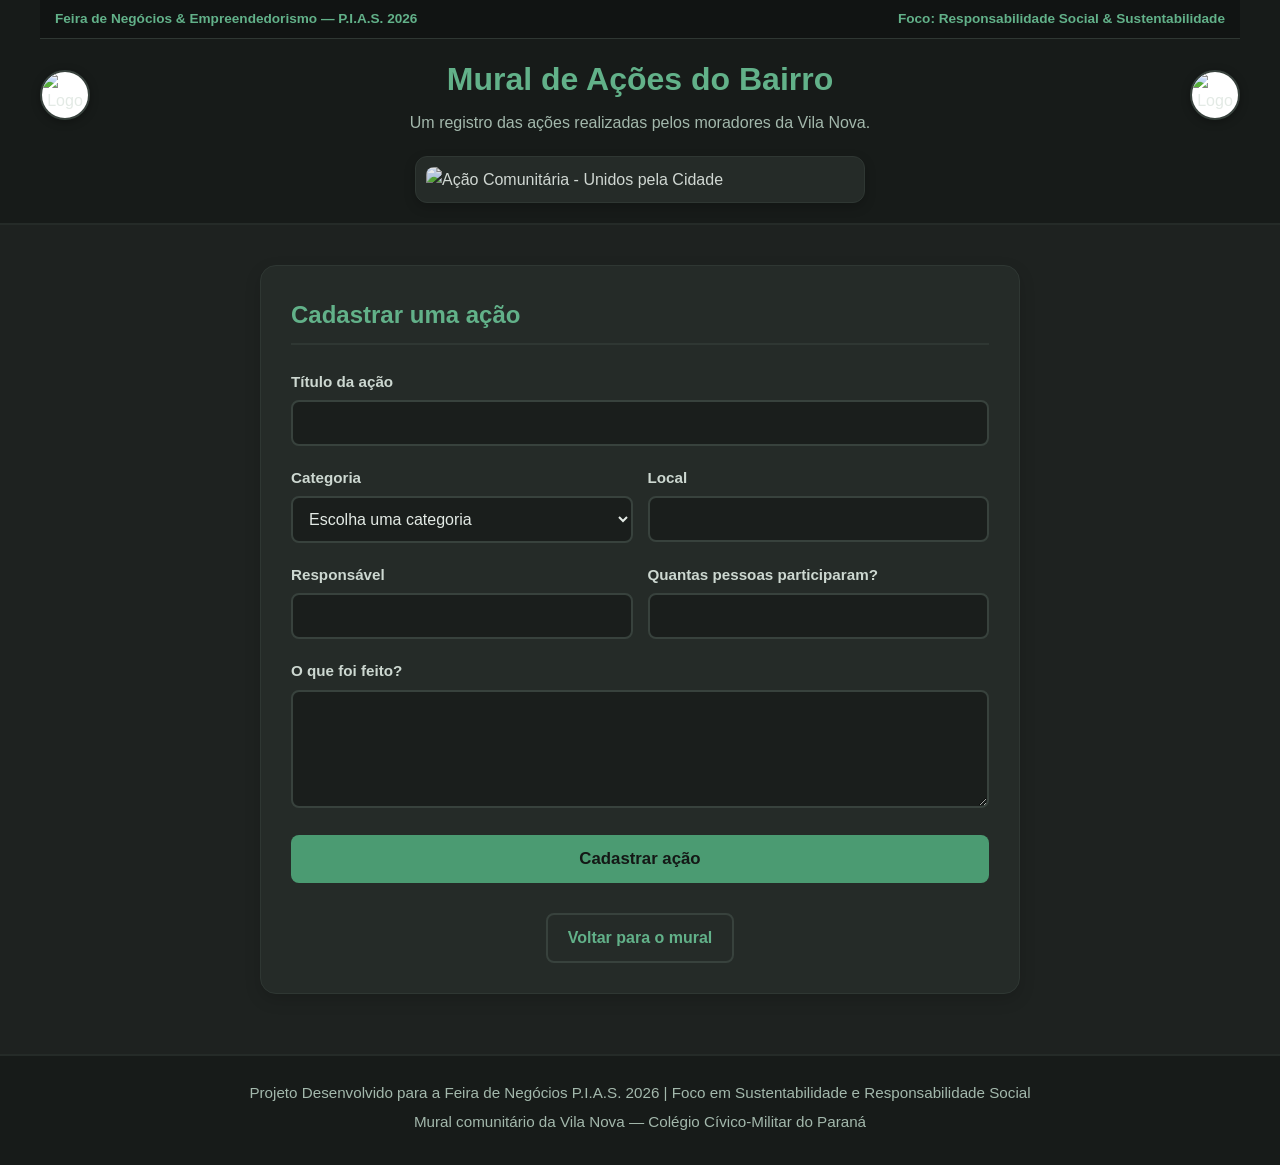
==== acao.html @ f8b1232d "Add files via upload" ====
<!DOCTYPE html>
<html lang="pt-BR">
<head>
  <meta charset="UTF-8">
  <meta name="viewport" content="width=device-width, initial-scale=1.0">
  <title>Registrar Nova Ação - Mural do Bairro | P.I.A.S. 2026</title>
  <link rel="stylesheet" href="style.css">
  <script src="script.js" defer></script>
</head>
<body>

  <header>
    <div class="banner-top-pias">
      <span>Feira de Negócios & Empreendedorismo — P.I.A.S. 2026</span>
      <span>Foco: Responsabilidade Social & Sustentabilidade</span>
    </div>
    <div class="linha-superior-header">
      <img src="imagens/colegio-civico-militar-do-parana-logo.png" alt="Logo Colégio Cívico-Militar do Paraná" class="logo-esquerda">
      <div class="titulos-header">
        <h1>Mural de Ações do Bairro</h1>
        <p>Um registro das ações realizadas pelos moradores da Vila Nova.</p>
      </div>
      <img src="imagens/governo_estado.png" alt="Logo Governo do Estado" class="logo-direita">
    </div>
    <div class="imagem-destaque">
      <img src="imagens/OIG2.YvLhU.uTkxg.jfif" alt="Ação Comunitária - Unidos pela Cidade">
    </div>
  </header>

  <main class="container">
    <section class="card" aria-labelledby="titulo-formulario">
      <h2 id="titulo-formulario">Cadastrar uma ação</h2>
      <form id="formulario-acao">
        <div class="form-group">
          <label for="titulo-acao">Título da ação</label>
          <input type="text" id="titulo-acao" name="titulo" required>
        </div>

        <div class="form-row">
          <div class="form-group">
            <label for="categoria-acao">Categoria</label>
            <select id="categoria-acao" name="categoria" required>
              <option value="">Escolha uma categoria</option>
              <option value="Ambiental">Ambiental</option>
              <option value="Social">Social</option>
              <option value="Educação">Educação</option>
              <option value="Saúde">Saúde</option>
            </select>
          </div>

          <div class="form-group">
            <label for="local-acao">Local</label>
            <input type="text" id="local-acao" name="local" required>
          </div>
        </div>

        <div class="form-row">
          <div class="form-group">
            <label for="responsavel-acao">Responsável</label>
            <input type="text" id="responsavel-acao" name="responsavel" required>
          </div>

          <div class="form-group">
            <label for="participantes-acao">Quantas pessoas participaram?</label>
            <input type="number" id="participantes-acao" name="participantes" min="1" step="1" required>
          </div>
        </div>

        <div class="form-group">
          <label for="descricao-acao">O que foi feito?</label>
          <textarea id="descricao-acao" name="descricao" rows="5" required></textarea>
        </div>

        <button type="submit" class="btn-primary">Cadastrar ação</button>
      </form>

      <div class="container-botao-navegacao">
        <a href="index.html" class="btn-voltar">Voltar para o mural</a>
      </div>
    </section>
  </main>

  <footer>
    <p>Projeto Desenvolvido para a Feira de Negócios P.I.A.S. 2026 | Foco em Sustentabilidade e Responsabilidade Social</p>
    <p>Mural comunitário da Vila Nova — Colégio Cívico-Militar do Paraná</p>
  </footer>

</body>
</html>
---- style.css ----
* {
  box-sizing: border-box;
  margin: 0;
  padding: 0;
}

body {
  font-family: 'Segoe UI', Roboto, Helvetica, Arial, sans-serif;
  background-color: #1e2220;
  color: #e3eae5;
  line-height: 1.6;
}

header {
  padding: 20px;
  background-color: #171b19;
  border-bottom: 2px solid #252b28;
}

.banner-top-pias {
  background-color: #111413;
  color: #62b189;
  font-size: 0.85rem;
  padding: 8px 15px;
  display: flex;
  justify-content: space-between;
  font-weight: bold;
  border-bottom: 1px solid #2f3733;
  max-width: 1200px;
  margin: -20px auto 15px auto;
}

.linha-superior-header {
  max-width: 1200px;
  margin: 0 auto 20px auto;
  display: flex;
  flex-direction: column;
  align-items: center;
  gap: 15px;
  text-align: center;
}

.titulos-header h1 {
  font-size: 2rem;
  color: #62b189;
  margin-bottom: 5px;
}

.titulos-header p {
  font-size: 1rem;
  color: #a3b8ac;
  max-width: 600px;
  margin: 0 auto;
}

.linha-superior-header img {
  height: 50px;
  width: 50px;
  object-fit: cover;
  border-radius: 50%;
  border: 2px solid #38423d;
  background-color: #ffffff;
  filter: drop-shadow(0px 2px 4px rgba(0,0,0,0.3));
}

.logo-esquerda { order: 1; }
.titulos-header { order: 2; }
.logo-direita { order: 3; }

@media (min-width: 768px) {
  .linha-superior-header {
    flex-direction: row;
    justify-content: space-between;
    align-items: center;
  }
  .titulos-header {
    flex: 1;
  }
}

.imagem-destaque {
  max-width: 450px;
  margin: 0 auto;
  background: #252b28;
  padding: 10px;
  border-radius: 12px;
  border: 1px solid #2f3733;
  box-shadow: 0 4px 12px rgba(0, 0, 0, 0.2);
}

.imagem-destaque img {
  width: 100%;
  height: auto;
  border-radius: 8px;
  display: block;
  opacity: 0.9;
}

main.container {
  max-width: 800px;
  margin: 40px auto;
  padding: 0 20px;
}

.card {
  background: #252b28;
  padding: 30px;
  border-radius: 16px;
  border: 1px solid #2f3733;
  box-shadow: 0 6px 16px rgba(0, 0, 0, 0.15);
  margin-bottom: 30px;
}

.card h2 {
  font-size: 1.5rem;
  color: #62b189;
  margin-bottom: 25px;
  border-bottom: 2px solid #2f3733;
  padding-bottom: 8px;
}

.grid-infografico {
  display: grid;
  grid-template-columns: 1fr 1fr;
  gap: 20px;
  margin-top: 15px;
}

.box-problema {
  background-color: #2b2120;
  border-radius: 8px;
  padding: 15px;
  border-left: 4px solid #e57373;
}

.box-problema h3 {
  color: #e57373;
  margin-bottom: 10px;
}

.box-solucao {
  background-color: #1e2a24;
  border-radius: 8px;
  padding: 15px;
  border-left: 4px solid #62b189;
}

.box-solucao h3 {
  color: #62b189;
  margin-bottom: 10px;
}

.grid-infografico ul {
  padding-left: 20px;
}

.grid-infografico li {
  margin-bottom: 8px;
  font-size: 0.95rem;
}

#mural-acoes {
  background-color: #1a1e1c;
  border: 2px dashed #38423d;
  border-radius: 12px;
  padding: 30px;
  text-align: center;
  min-height: 200px;
  display: flex;
  align-items: center;
  justify-content: center;
}

#mural-acoes.grid-acoes {
  display: grid;
  grid-template-columns: repeat(auto-fill, minmax(280px, 1fr));
  gap: 15px;
  border: none;
  padding: 0;
  background-color: transparent;
}

.item-acao {
  background-color: #1a1e1c;
  border: 1px solid #38423d;
  border-radius: 12px;
  padding: 20px;
  text-align: left;
}

.item-acao h4 {
  color: #62b189;
  margin-bottom: 8px;
  font-size: 1.2rem;
}

.item-acao p {
  margin-bottom: 6px;
  font-size: 0.95rem;
  color: #a3b8ac;
}

.item-acao p strong {
  color: #e3eae5;
}

.badge-cat {
  display: inline-block;
  background-color: #4b9b72;
  color: #141816;
  font-size: 0.75rem;
  font-weight: bold;
  padding: 3px 8px;
  border-radius: 12px;
  margin-bottom: 8px;
}

#mensagem-vazia {
  color: #7d8f84;
  font-style: italic;
}

.form-group {
  margin-bottom: 20px;
}

.form-row {
  display: grid;
  grid-template-columns: 1fr 1fr;
  gap: 15px;
}

label {
  display: block;
  font-weight: 600;
  margin-bottom: 6px;
  font-size: 0.95rem;
  color: #cdd8d1;
}

input[type="text"],
input[type="number"],
select,
textarea {
  width: 100%;
  padding: 12px;
  border: 2px solid #38423d;
  border-radius: 8px;
  background-color: #1a1e1c;
  font-family: inherit;
  font-size: 1rem;
  color: #e3eae5;
  transition: border-color 0.2s, background-color 0.2s;
}

input:focus,
select:focus,
textarea:focus {
  outline: none;
  border-color: #4b9b72;
  background-color: #1e2321;
}

select option {
  background-color: #252b28;
  color: #e3eae5;
}

button[type="submit"],
.btn-primary {
  width: 100%;
  background-color: #4b9b72;
  color: #141816;
  border: none;
  padding: 14px;
  font-size: 1.05rem;
  font-weight: 700;
  border-radius: 8px;
  cursor: pointer;
  transition: background-color 0.2s, transform 0.1s;
}

button[type="submit"]:hover,
.btn-primary:hover {
  background-color: #62b189;
}

button[type="submit"]:active,
.btn-primary:active {
  transform: scale(0.98);
}

.btn-secondary {
  background-color: #e65100;
  color: #ffffff;
  border: none;
  padding: 12px;
  font-size: 0.95rem;
  font-weight: 700;
  border-radius: 8px;
  cursor: pointer;
  width: 100%;
  margin-top: 10px;
  transition: background-color 0.2s;
}

.btn-secondary:hover {
  background-color: #f57c00;
}

.grid-interacao {
  display: grid;
  grid-template-columns: 1fr 1fr;
  gap: 20px;
}

.qrcode-box {
  text-align: center;
}

.img-qrcode {
  margin: 15px 0;
  border: 4px solid #4b9b72;
  border-radius: 8px;
}

.badge-acessibilidade {
  display: block;
  font-size: 0.8rem;
  color: #8fa095;
  font-style: italic;
}

.container-botao-navegacao {
  text-align: center;
  margin-top: 30px;
}

.btn-navegacao {
  display: inline-block;
  background-color: #4b9b72;
  color: #141816;
  text-decoration: none;
  padding: 15px 35px;
  font-size: 1.1rem;
  font-weight: 700;
  border-radius: 8px;
  transition: background-color 0.2s, transform 0.1s;
}

.btn-navegacao:hover {
  background-color: #62b189;
}

.btn-navegacao:active {
  transform: scale(0.98);
}

.btn-voltar {
  display: inline-block;
  color: #62b189;
  text-decoration: none;
  font-size: 1rem;
  font-weight: 600;
  border: 2px solid #38423d;
  padding: 10px 20px;
  border-radius: 8px;
  transition: background-color 0.2s, border-color 0.2s;
}

.btn-voltar:hover {
  background-color: #1a1e1c;
  border-color: #4b9b72;
}

footer {
  margin-top: 60px;
  background-color: #171b19;
  border-top: 2px solid #252b28;
  padding: 25px 20px;
  text-align: center;
}

footer p {
  font-size: 0.95rem;
  color: #a3b8ac;
  font-weight: 500;
  margin-bottom: 5px;
}

@media (max-width: 768px) {
  .grid-infografico,
  .form-row,
  .grid-interacao {
    grid-template-columns: 1fr;
  }
  .banner-top-pias {
    flex-direction: column;
    text-align: center;
    gap: 5px;
  }
}
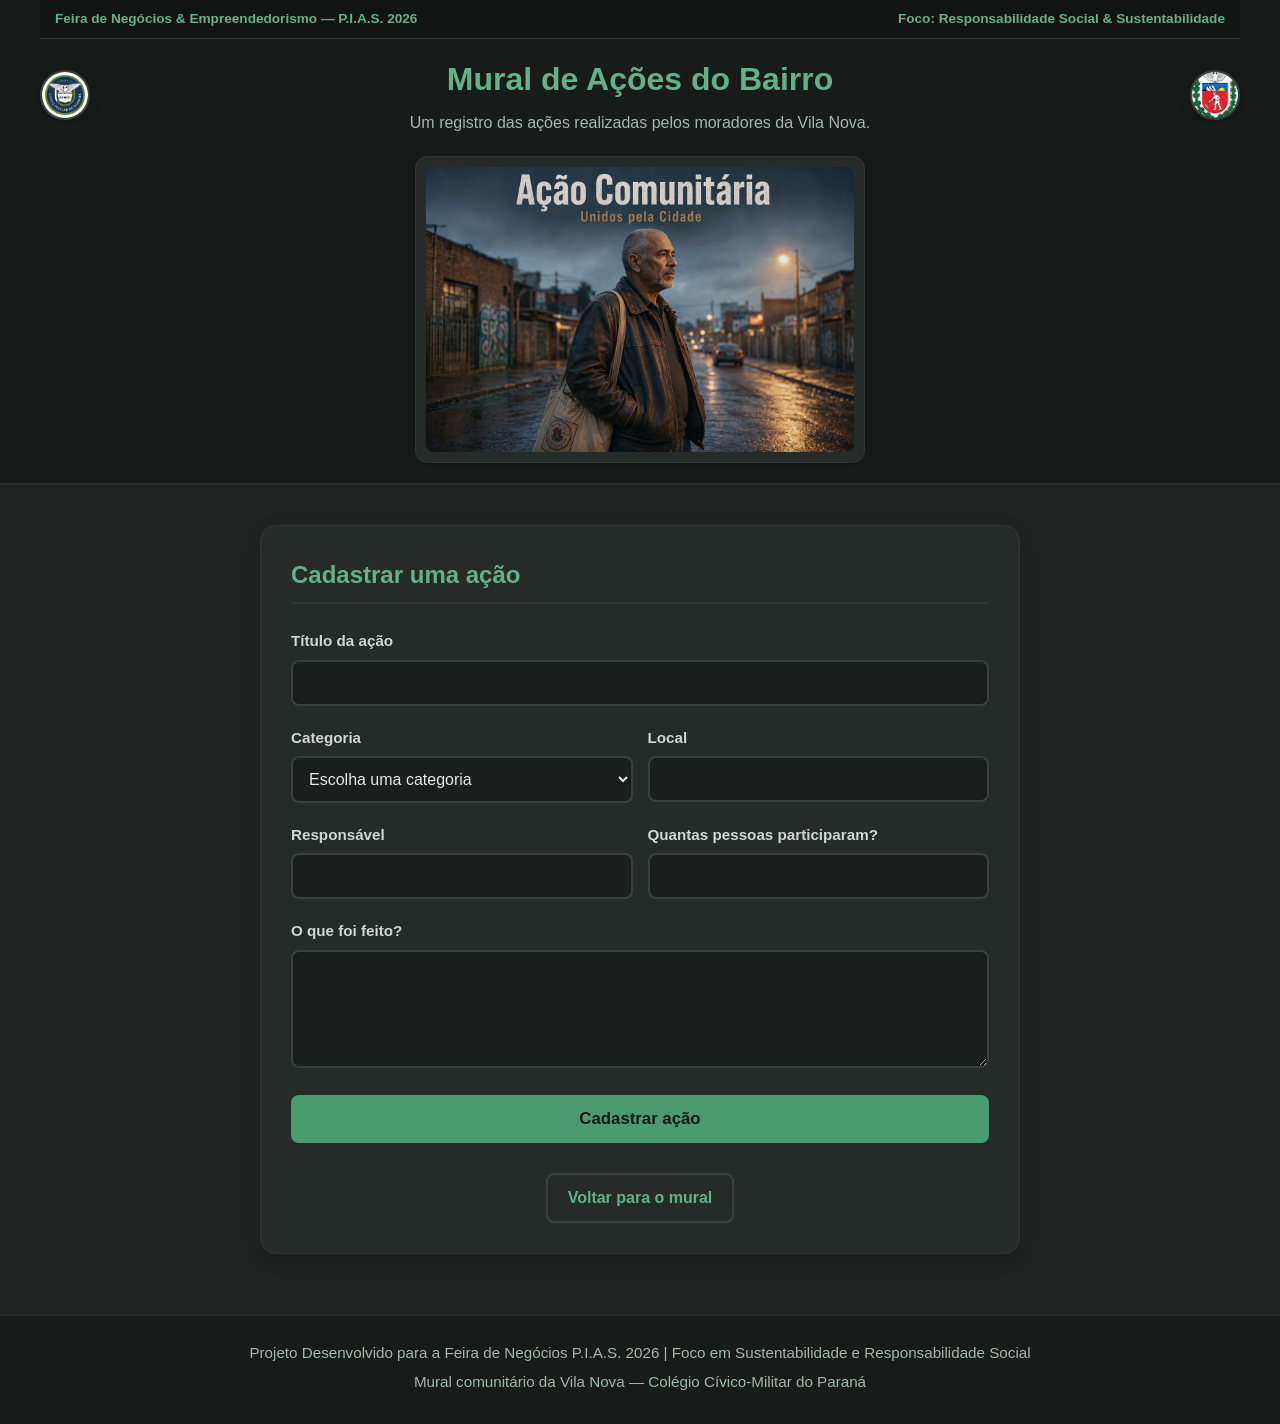
==== commit 0aff84ca: "Update acao.html" ====
--- a/acao.html
+++ b/acao.html
@@ -15,15 +15,15 @@
       <span>Foco: Responsabilidade Social & Sustentabilidade</span>
     </div>
     <div class="linha-superior-header">
-      <img src="imagens/colegio-civico-militar-do-parana-logo.png" alt="Logo Colégio Cívico-Militar do Paraná" class="logo-esquerda">
+      <img src="colegio-civico-militar-do-parana-logo.png" alt="Logo Colégio Cívico-Militar do Paraná" class="logo-esquerda">
       <div class="titulos-header">
         <h1>Mural de Ações do Bairro</h1>
         <p>Um registro das ações realizadas pelos moradores da Vila Nova.</p>
       </div>
-      <img src="imagens/governo_estado.png" alt="Logo Governo do Estado" class="logo-direita">
+      <img src="governo_estado.png" alt="Logo Governo do Estado" class="logo-direita">
     </div>
     <div class="imagem-destaque">
-      <img src="imagens/OIG2.YvLhU.uTkxg.jfif" alt="Ação Comunitária - Unidos pela Cidade">
+      <img src="OIG2.YvLhU.uTkxg.jfif" alt="Ação Comunitária - Unidos pela Cidade">
     </div>
   </header>
 
@@ -86,4 +86,4 @@
   </footer>
 
 </body>
-</html>+</html>
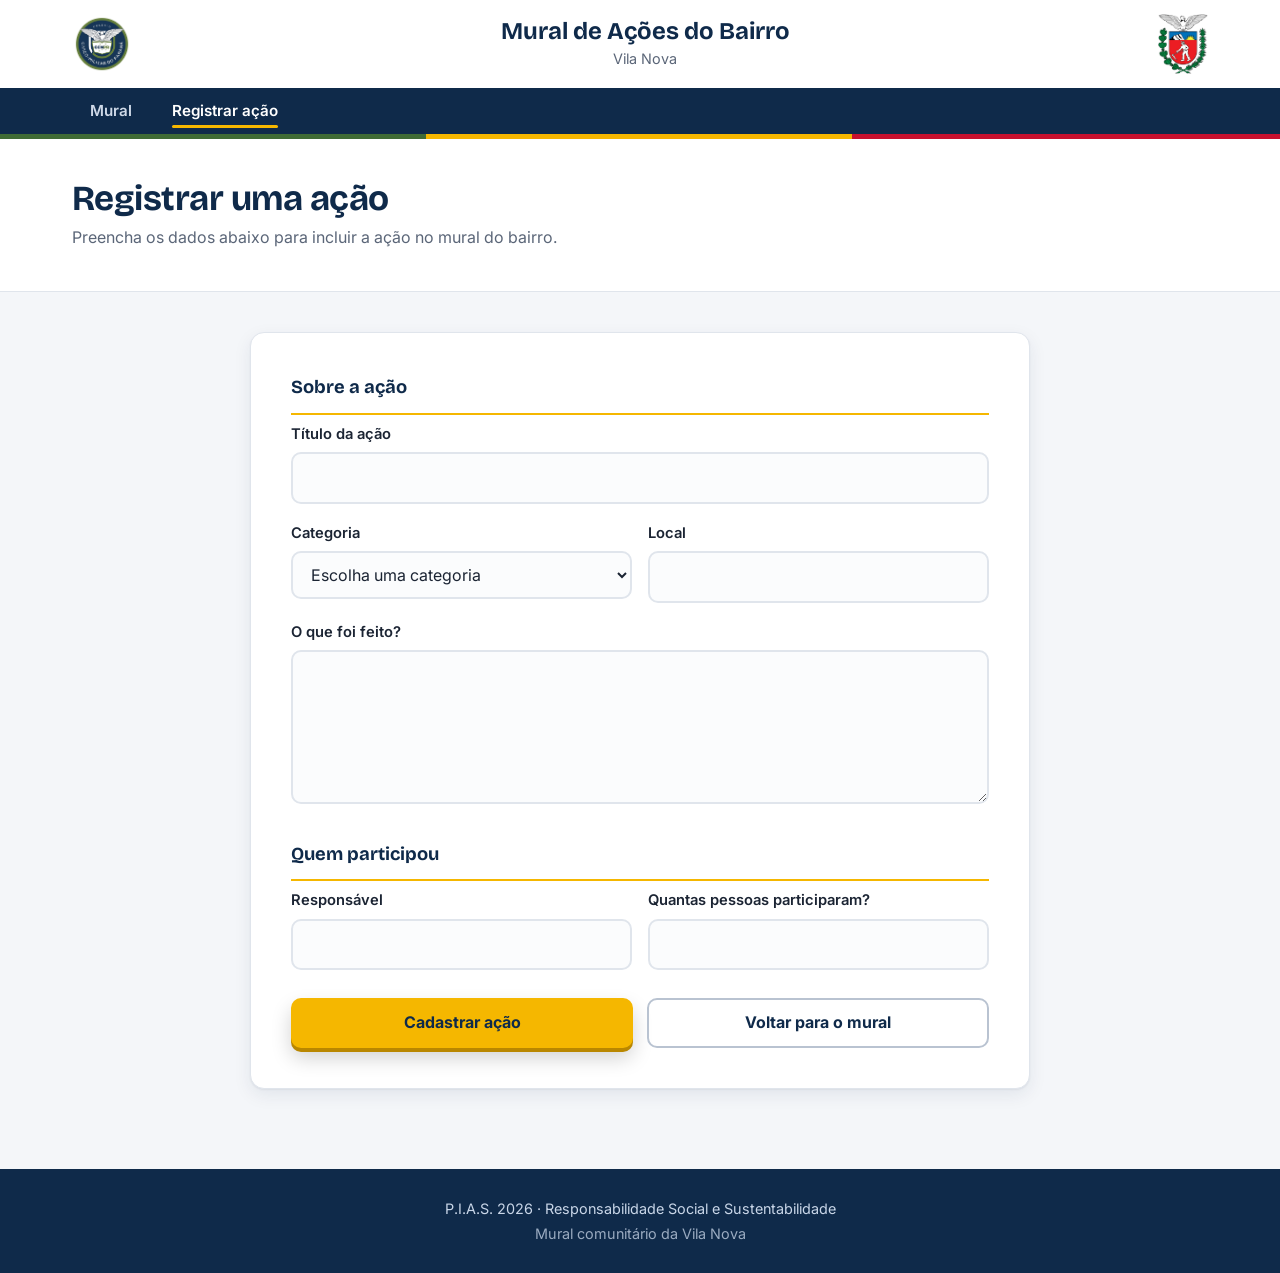
==== commit f205a493: "Add files via upload" ====
--- a/acao.html
+++ b/acao.html
@@ -3,41 +3,39 @@
 <head>
   <meta charset="UTF-8">
   <meta name="viewport" content="width=device-width, initial-scale=1.0">
-  <title>Registrar Nova Ação - Mural do Bairro | P.I.A.S. 2026</title>
+  <link rel="preconnect" href="https://fonts.googleapis.com">
+  <link href="https://fonts.googleapis.com/css2?family=Bricolage+Grotesque:wght@600;700;800&family=Inter:wght@400;600;700&display=swap" rel="stylesheet">
   <link rel="stylesheet" href="style.css">
   <script src="script.js" defer></script>
+  <title>Registrar ação · Mural da Vila Nova</title>
 </head>
 <body>
+  <header>
+    <div class="cabecalho"><div class="wrap">
+      <img src="imagens/colegio-civico-militar-do-parana-logo.png" alt="Logo da escola">
+      <div class="marca"><strong>Mural de Ações do Bairro</strong><span>Vila Nova</span></div>
+      <img src="imagens/governo_estado.png" alt="Governo do Estado do Paraná">
+    </div></div>
+    <nav class="menu" aria-label="Principal"><div class="wrap">
+      <a href="index.html" >Mural</a>
+      <a href="acao.html" aria-current="page">Registrar ação</a>
+    </div></nav>
+  </header>
+  <div class="titulo-pagina"><div class="wrap">
+    <h1>Registrar uma ação</h1>
+    <p>Preencha os dados abaixo para incluir a ação no mural do bairro.</p>
+  </div></div>
 
-  <header>
-    <div class="banner-top-pias">
-      <span>Feira de Negócios & Empreendedorismo — P.I.A.S. 2026</span>
-      <span>Foco: Responsabilidade Social & Sustentabilidade</span>
-    </div>
-    <div class="linha-superior-header">
-      <img src="colegio-civico-militar-do-parana-logo.png" alt="Logo Colégio Cívico-Militar do Paraná" class="logo-esquerda">
-      <div class="titulos-header">
-        <h1>Mural de Ações do Bairro</h1>
-        <p>Um registro das ações realizadas pelos moradores da Vila Nova.</p>
-      </div>
-      <img src="governo_estado.png" alt="Logo Governo do Estado" class="logo-direita">
-    </div>
-    <div class="imagem-destaque">
-      <img src="OIG2.YvLhU.uTkxg.jfif" alt="Ação Comunitária - Unidos pela Cidade">
-    </div>
-  </header>
-
-  <main class="container">
-    <section class="card" aria-labelledby="titulo-formulario">
-      <h2 id="titulo-formulario">Cadastrar uma ação</h2>
-      <form id="formulario-acao">
-        <div class="form-group">
+  <main class="wrap">
+    <form class="form-card" id="formulario-acao" novalidate>
+      <fieldset>
+        <legend>Sobre a ação</legend>
+        <div>
           <label for="titulo-acao">Título da ação</label>
-          <input type="text" id="titulo-acao" name="titulo" required>
+          <input type="text" id="titulo-acao" name="titulo" required maxlength="80">
         </div>
-
-        <div class="form-row">
-          <div class="form-group">
+        <div class="linha2">
+          <div>
             <label for="categoria-acao">Categoria</label>
             <select id="categoria-acao" name="categoria" required>
               <option value="">Escolha uma categoria</option>
@@ -47,43 +45,41 @@
               <option value="Saúde">Saúde</option>
             </select>
           </div>
-
-          <div class="form-group">
+          <div>
             <label for="local-acao">Local</label>
             <input type="text" id="local-acao" name="local" required>
           </div>
         </div>
+        <div>
+          <label for="descricao-acao">O que foi feito?</label>
+          <textarea id="descricao-acao" name="descricao" rows="5" required></textarea>
+        </div>
+      </fieldset>
 
-        <div class="form-row">
-          <div class="form-group">
+      <fieldset>
+        <legend>Quem participou</legend>
+        <div class="linha2">
+          <div>
             <label for="responsavel-acao">Responsável</label>
             <input type="text" id="responsavel-acao" name="responsavel" required>
           </div>
-
-          <div class="form-group">
+          <div>
             <label for="participantes-acao">Quantas pessoas participaram?</label>
             <input type="number" id="participantes-acao" name="participantes" min="1" step="1" required>
           </div>
         </div>
+      </fieldset>
 
-        <div class="form-group">
-          <label for="descricao-acao">O que foi feito?</label>
-          <textarea id="descricao-acao" name="descricao" rows="5" required></textarea>
-        </div>
-
-        <button type="submit" class="btn-primary">Cadastrar ação</button>
-      </form>
-
-      <div class="container-botao-navegacao">
-        <a href="index.html" class="btn-voltar">Voltar para o mural</a>
+      <div class="rodape-form">
+        <button type="submit" class="botao">Cadastrar ação</button>
+        <a href="index.html" class="botao voltar">Voltar para o mural</a>
       </div>
-    </section>
+    </form>
   </main>
 
-  <footer>
-    <p>Projeto Desenvolvido para a Feira de Negócios P.I.A.S. 2026 | Foco em Sustentabilidade e Responsabilidade Social</p>
-    <p>Mural comunitário da Vila Nova — Colégio Cívico-Militar do Paraná</p>
-  </footer>
-
+  <footer><div class="wrap">
+    <p>P.I.A.S. 2026 · Responsabilidade Social e Sustentabilidade</p>
+    <p>Mural comunitário da Vila Nova</p>
+  </div></footer>
 </body>
-</html>
+</html>
--- a/style.css
+++ b/style.css
@@ -1,402 +1,181 @@
-* {
-  box-sizing: border-box;
-  margin: 0;
-  padding: 0;
+:root{
+  --marinho:#0f2a4a; --marinho-2:#173a66; --verde:#3f6b35; --vermelho:#c8102e;
+  --amarelo:#f5b700; --amarelo-escuro:#b98700;
+  --fundo:#f4f6f9; --papel:#fff; --tinta:#1b2433; --suave:#5b6678; --linha:#e0e5ec; --linha-forte:#b9c3d1;
+  --ambiental:#3f6b35; --social:#c8102e; --educacao:#173a66; --saude:#d98a00;
+  --sombra:0 1px 2px rgba(15,42,74,.06),0 6px 18px rgba(15,42,74,.08);
+  --titulo:'Bricolage Grotesque','Inter','Segoe UI',Arial,sans-serif;
+}
+*{box-sizing:border-box;margin:0;padding:0}
+html{scroll-behavior:smooth}
+body{font-family:'Inter','Segoe UI',Roboto,Arial,sans-serif;background:var(--fundo);color:var(--tinta);line-height:1.6;-webkit-font-smoothing:antialiased;overflow-x:hidden}
+h1,h2,h3{font-family:var(--titulo);line-height:1.15;letter-spacing:-.015em;font-weight:700}
+img{max-width:100%}
+:focus-visible{outline:3px solid var(--amarelo);outline-offset:3px}
+.wrap{max-width:1200px;margin:0 auto;padding:0 clamp(16px,4vw,32px)}
+
+/* ---------- BOTÕES ---------- */
+.botao{position:relative;overflow:hidden;isolation:isolate;display:inline-flex;align-items:center;justify-content:center;gap:10px;min-height:48px;padding:12px 26px;border:0;border-radius:10px;background:var(--amarelo);color:var(--marinho);font:inherit;font-weight:700;text-decoration:none;cursor:pointer;
+  box-shadow:0 4px 0 var(--amarelo-escuro),0 10px 20px rgba(0,0,0,.18);
+  transition:transform .25s cubic-bezier(.2,.8,.2,1),box-shadow .25s,color .3s}
+.botao:hover{transform:translateY(-3px);box-shadow:0 7px 0 var(--amarelo-escuro),0 16px 28px rgba(0,0,0,.22)}
+.botao:active{transform:translateY(3px);box-shadow:0 1px 0 var(--amarelo-escuro),0 3px 8px rgba(0,0,0,.2);transition-duration:.06s}
+.botao.largo{width:100%}
+
+/* botões de contorno: preenchem da esquerda para a direita */
+.botao.claro,.botao.voltar{background:transparent;box-shadow:none;border:2px solid;padding:10px 24px}
+.botao.claro{color:#fff;border-color:rgba(255,255,255,.55)}
+.botao.voltar{color:var(--marinho);border-color:var(--linha-forte)}
+.botao.claro::before,.botao.voltar::before{content:"";position:absolute;z-index:-1;inset:0;background:#fff;transform:scaleX(0);transform-origin:left;transition:transform .4s cubic-bezier(.2,.8,.2,1)}
+.botao.voltar::before{background:var(--marinho)}
+.botao.claro:hover,.botao.voltar:hover{transform:translateY(-2px);box-shadow:none}
+.botao.claro:hover{color:var(--marinho);border-color:#fff}
+.botao.voltar:hover{color:#fff;border-color:var(--marinho)}
+.botao.claro:hover::before,.botao.voltar:hover::before{transform:scaleX(1)}
+.botao.claro:active,.botao.voltar:active{transform:translateY(1px) scale(.98);box-shadow:none}
+.onda{position:absolute;z-index:-1;border-radius:50%;background:rgba(255,255,255,.65);transform:scale(0);animation:onda .65s ease-out forwards;pointer-events:none}
+@keyframes onda{to{transform:scale(2.8);opacity:0}}
+
+/* ---------- CABEÇALHO ---------- */
+.cabecalho{background:var(--papel)}
+.cabecalho .wrap{display:flex;align-items:center;justify-content:space-between;gap:20px;padding-top:14px;padding-bottom:14px}
+.cabecalho img{height:clamp(40px,7vw,60px);width:auto;object-fit:contain}
+.marca{flex:1;text-align:center}
+.marca strong{display:block;font-family:var(--titulo);font-size:clamp(1.05rem,2.6vw,1.5rem);color:var(--marinho);line-height:1.2}
+.marca span{font-size:.9rem;color:var(--suave)}
+.menu{background:var(--marinho);position:relative}
+.menu::after{content:"";display:block;height:5px;background:linear-gradient(90deg,var(--verde) 0 33.3%,var(--amarelo) 33.3% 66.6%,var(--vermelho) 66.6%)}
+.menu .wrap{display:flex;gap:4px}
+.menu a{position:relative;display:flex;align-items:center;min-height:46px;padding:0 18px;color:#cfd9e8;text-decoration:none;font-weight:600;font-size:.95rem;transition:color .25s,background-color .25s}
+.menu a::after{content:"";position:absolute;left:18px;right:18px;bottom:6px;height:3px;border-radius:2px;background:var(--amarelo);transform:scaleX(0);transform-origin:left;transition:transform .3s cubic-bezier(.2,.8,.2,1)}
+.menu a:hover{color:#fff;background:rgba(255,255,255,.06)}
+.menu a:hover::after,.menu a[aria-current="page"]::after{transform:scaleX(1)}
+.menu a[aria-current="page"]{color:#fff}
+
+/* ---------- HERO ---------- */
+.hero{background:radial-gradient(rgba(255,255,255,.07) 1.4px,transparent 1.6px) 0 0/24px 24px,linear-gradient(180deg,var(--marinho) 0%,var(--marinho-2) 100%);color:#fff;padding:clamp(40px,7vw,72px) 0 clamp(72px,9vw,104px)}
+.hero .wrap{display:grid;grid-template-columns:1.05fr 1fr;gap:clamp(28px,5vw,64px);align-items:center}
+.hero h1{font-size:clamp(2rem,4.4vw,3.2rem);margin-bottom:18px}
+.hero p{color:#c9d6e8;font-size:clamp(1rem,1.8vw,1.15rem);max-width:46ch;margin-bottom:30px}
+.hero .acoes{display:flex;flex-wrap:wrap;gap:14px}
+.hero .texto{animation:subir .8s cubic-bezier(.2,.8,.2,1) both}
+.hero figure{position:relative;background:#fff;padding:10px 10px 12px;border-radius:6px;rotate:-2deg;box-shadow:0 20px 44px rgba(0,0,0,.4);animation:subir .8s .15s cubic-bezier(.2,.8,.2,1) both}
+.hero figure img{display:block;width:100%;height:auto;border-radius:3px}
+.hero figure::before{content:"";position:absolute;top:-13px;left:50%;width:84px;height:26px;margin-left:-42px;background:rgba(245,183,0,.85);rotate:3deg;box-shadow:0 1px 3px rgba(0,0,0,.25)}
+@keyframes subir{from{opacity:0;transform:translateY(22px)}to{opacity:1;transform:none}}
+
+/* ---------- INDICADORES ---------- */
+.indicadores{display:grid;grid-template-columns:repeat(3,1fr);gap:16px;margin-top:-52px;position:relative}
+.indicadores div{background:var(--papel);border:1px solid var(--linha);border-radius:12px;padding:20px 24px;box-shadow:var(--sombra)}
+.indicadores strong{display:block;font-family:var(--titulo);font-size:clamp(1.8rem,4vw,2.4rem);color:var(--marinho);line-height:1.1}
+.indicadores span{color:var(--suave);font-size:.95rem}
+
+/* ---------- MURAL ---------- */
+.bloco{padding-top:clamp(40px,6vw,64px)}
+.bloco-topo{display:flex;flex-wrap:wrap;justify-content:space-between;align-items:end;gap:16px;margin-bottom:24px}
+.bloco-topo h2{font-size:clamp(1.5rem,3vw,2rem);color:var(--marinho)}
+.bloco-topo p{color:var(--suave);font-size:.95rem}
+.filtros{display:flex;flex-wrap:wrap;gap:8px}
+.filtros button{min-height:42px;font:inherit;font-size:.92rem;font-weight:600;padding:0 18px;border-radius:999px;border:2px solid var(--linha-forte);background:var(--papel);color:var(--suave);cursor:pointer;transition:transform .2s cubic-bezier(.2,.8,.2,1),background-color .25s,color .25s,border-color .25s,box-shadow .25s}
+.filtros button:hover{transform:translateY(-2px);border-color:var(--marinho-2);color:var(--marinho);box-shadow:0 4px 10px rgba(15,42,74,.12)}
+.filtros button:active{transform:scale(.95)}
+.filtros button[aria-pressed="true"]{background:var(--marinho);border-color:var(--marinho);color:#fff}
+
+.parede{margin-top:clamp(40px,6vw,64px);padding:clamp(24px,4vw,40px);border-radius:16px;background:radial-gradient(#c3ccd9 1.3px,transparent 1.5px) 0 0/22px 22px,#e8ecf2;border:1px solid var(--linha)}
+#mural-acoes{display:grid;grid-template-columns:repeat(auto-fill,minmax(min(100%,300px),1fr));gap:clamp(22px,3vw,32px);align-items:stretch;padding-top:12px}
+.acao{position:relative;display:flex;flex-direction:column;background:var(--papel);border-radius:6px;padding:28px 22px 22px;box-shadow:0 2px 3px rgba(15,42,74,.1),0 10px 22px rgba(15,42,74,.1);rotate:var(--giro,0deg);overflow-wrap:anywhere}
+.acao:nth-child(3n+1){--giro:-.7deg}
+.acao:nth-child(3n+2){--giro:.5deg}
+.acao:nth-child(3n){--giro:-.3deg}
+.acao::before{content:"";position:absolute;top:-11px;left:50%;width:76px;height:22px;margin-left:-38px;background:color-mix(in srgb,var(--cor,var(--marinho)) 70%,white);opacity:.9;rotate:-3deg;box-shadow:0 1px 3px rgba(0,0,0,.2)}
+.tag{align-self:flex-start;font-size:.8rem;font-weight:700;color:var(--cor);background:color-mix(in srgb,var(--cor) 11%,white);padding:3px 11px;border-radius:999px;margin-bottom:12px}
+.acao h3{font-size:1.25rem;color:var(--marinho);margin-bottom:8px}
+.acao .desc{color:var(--suave);font-size:.97rem;margin-bottom:18px;flex:1}
+.acao dl{display:grid;grid-template-columns:auto 1fr;gap:6px 16px;font-size:.9rem;padding-top:14px;border-top:1px dashed var(--linha-forte)}
+.acao dt{color:var(--suave)}
+.acao dd{font-weight:600}
+.acao .remover{align-self:flex-start;margin-top:14px;min-height:36px;background:none;border:0;color:var(--suave);font:inherit;font-size:.85rem;text-decoration:underline;cursor:pointer;padding:0;transition:color .2s}
+.acao .remover:hover{color:var(--vermelho)}
+.vazio{grid-column:1/-1;background:var(--papel);border:2px dashed var(--linha-forte);border-radius:12px;padding:clamp(32px,6vw,56px) 24px;text-align:center}
+.vazio p{color:var(--suave);margin-bottom:22px}
+
+.passos{display:grid;grid-template-columns:repeat(3,1fr);gap:20px;list-style:none}
+.passos li{background:var(--papel);border:1px solid var(--linha);border-radius:12px;padding:24px;}
+.passos b{display:inline-grid;place-items:center;width:34px;height:34px;border-radius:50%;background:var(--amarelo);color:var(--marinho);font-family:var(--titulo);margin-bottom:12px}
+.passos h3{font-size:1.1rem;color:var(--marinho);margin-bottom:4px}
+.passos p{color:var(--suave);font-size:.95rem}
+
+/* ---------- FORMULÁRIO ---------- */
+.titulo-pagina{background:var(--papel);border-bottom:1px solid var(--linha);padding:clamp(24px,4vw,40px) 0}
+.titulo-pagina h1{font-size:clamp(1.6rem,4vw,2.2rem);color:var(--marinho)}
+.titulo-pagina p{color:var(--suave);margin-top:6px}
+.form-card{max-width:780px;margin:clamp(24px,4vw,40px) auto 0;background:var(--papel);border:1px solid var(--linha);border-radius:14px;box-shadow:var(--sombra);padding:clamp(20px,4vw,40px)}
+fieldset{border:0;display:grid;gap:18px;margin-bottom:28px;min-width:0}
+legend{font-family:var(--titulo);font-size:1.15rem;font-weight:700;color:var(--marinho);padding-bottom:10px;margin-bottom:8px;border-bottom:2px solid var(--amarelo);width:100%}
+.linha2{display:grid;grid-template-columns:1fr 1fr;gap:16px}
+label{display:block;font-weight:600;font-size:.92rem;margin-bottom:6px}
+input,select,textarea{width:100%;min-height:48px;padding:11px 14px;border:2px solid var(--linha);border-radius:10px;background:#fbfcfd;color:var(--tinta);font:inherit;transition:border-color .2s,box-shadow .2s,background-color .2s}
+input:hover,select:hover,textarea:hover{border-color:var(--linha-forte)}
+input:focus,select:focus,textarea:focus{outline:none;background:#fff;border-color:var(--marinho-2);box-shadow:0 0 0 4px rgba(23,58,102,.15)}
+textarea{resize:vertical}
+.rodape-form{display:flex;gap:14px;flex-wrap:wrap}
+.rodape-form .botao{flex:1 1 200px}
+
+footer{background:var(--marinho);color:#c9d6e8;margin-top:clamp(48px,8vw,80px);padding:28px 0;text-align:center;font-size:.9rem}
+footer p+p{margin-top:2px;opacity:.75}
+
+/* ---------- RESPONSIVIDADE ---------- */
+@media (max-width:1024px){
+  .passos{gap:14px}
+}
+@media (max-width:900px){
+  .hero .wrap{grid-template-columns:1fr;text-align:left}
+  .hero figure{max-width:520px;width:100%;margin:8px auto 0}
+}
+@media (max-width:700px){
+  .passos{grid-template-columns:1fr}
+  .indicadores{gap:10px}
+  .indicadores div{padding:16px 14px}
+  .indicadores span{font-size:.85rem}
+  .filtros{flex-wrap:nowrap;overflow-x:auto;width:100%;padding-bottom:6px;scrollbar-width:thin}
+  .filtros button{flex:none}
+}
+@media (max-width:600px){
+  .linha2{grid-template-columns:1fr}
+  .marca span{display:none}
+  .menu .wrap{padding:0}
+  .menu a{flex:1;justify-content:center;padding:0 8px}
+  .menu a::after{left:30%;right:30%}
+  .hero .acoes .botao{flex:1 1 100%}
+  .parede{border-radius:12px;margin-left:-8px;margin-right:-8px}
+}
+@media (max-width:420px){
+  .indicadores{grid-template-columns:1fr}
+  .indicadores div{display:flex;align-items:baseline;gap:12px}
+}
+@media (min-width:1500px){
+  html{font-size:112.5%}
 }
 
-body {
-  font-family: 'Segoe UI', Roboto, Helvetica, Arial, sans-serif;
-  background-color: #1e2220;
-  color: #e3eae5;
-  line-height: 1.6;
-}
+/* ---------- ERROS DO FORMULÁRIO ---------- */
+.erro-campo{display:flex;align-items:center;gap:8px;margin-top:6px;color:#b4232f;font-size:.88rem;font-weight:600}
+.erro-campo::before{content:"!";flex:none;display:grid;place-items:center;width:18px;height:18px;border-radius:50%;background:#b4232f;color:#fff;font-size:.75rem;font-weight:700}
+[aria-invalid="true"]{border-color:#b4232f !important;background:#fff7f7 !important}
 
-header {
-  padding: 20px;
-  background-color: #171b19;
-  border-bottom: 2px solid #252b28;
-}
-
-.banner-top-pias {
-  background-color: #111413;
-  color: #62b189;
-  font-size: 0.85rem;
-  padding: 8px 15px;
-  display: flex;
-  justify-content: space-between;
-  font-weight: bold;
-  border-bottom: 1px solid #2f3733;
-  max-width: 1200px;
-  margin: -20px auto 15px auto;
-}
-
-.linha-superior-header {
-  max-width: 1200px;
-  margin: 0 auto 20px auto;
-  display: flex;
-  flex-direction: column;
-  align-items: center;
-  gap: 15px;
-  text-align: center;
-}
-
-.titulos-header h1 {
-  font-size: 2rem;
-  color: #62b189;
-  margin-bottom: 5px;
-}
-
-.titulos-header p {
-  font-size: 1rem;
-  color: #a3b8ac;
-  max-width: 600px;
-  margin: 0 auto;
-}
-
-.linha-superior-header img {
-  height: 50px;
-  width: 50px;
-  object-fit: cover;
-  border-radius: 50%;
-  border: 2px solid #38423d;
-  background-color: #ffffff;
-  filter: drop-shadow(0px 2px 4px rgba(0,0,0,0.3));
-}
-
-.logo-esquerda { order: 1; }
-.titulos-header { order: 2; }
-.logo-direita { order: 3; }
-
-@media (min-width: 768px) {
-  .linha-superior-header {
-    flex-direction: row;
-    justify-content: space-between;
-    align-items: center;
-  }
-  .titulos-header {
-    flex: 1;
-  }
-}
-
-.imagem-destaque {
-  max-width: 450px;
-  margin: 0 auto;
-  background: #252b28;
-  padding: 10px;
-  border-radius: 12px;
-  border: 1px solid #2f3733;
-  box-shadow: 0 4px 12px rgba(0, 0, 0, 0.2);
-}
-
-.imagem-destaque img {
-  width: 100%;
-  height: auto;
-  border-radius: 8px;
-  display: block;
-  opacity: 0.9;
-}
-
-main.container {
-  max-width: 800px;
-  margin: 40px auto;
-  padding: 0 20px;
-}
-
-.card {
-  background: #252b28;
-  padding: 30px;
-  border-radius: 16px;
-  border: 1px solid #2f3733;
-  box-shadow: 0 6px 16px rgba(0, 0, 0, 0.15);
-  margin-bottom: 30px;
-}
-
-.card h2 {
-  font-size: 1.5rem;
-  color: #62b189;
-  margin-bottom: 25px;
-  border-bottom: 2px solid #2f3733;
-  padding-bottom: 8px;
-}
-
-.grid-infografico {
-  display: grid;
-  grid-template-columns: 1fr 1fr;
-  gap: 20px;
-  margin-top: 15px;
-}
-
-.box-problema {
-  background-color: #2b2120;
-  border-radius: 8px;
-  padding: 15px;
-  border-left: 4px solid #e57373;
-}
-
-.box-problema h3 {
-  color: #e57373;
-  margin-bottom: 10px;
-}
-
-.box-solucao {
-  background-color: #1e2a24;
-  border-radius: 8px;
-  padding: 15px;
-  border-left: 4px solid #62b189;
-}
-
-.box-solucao h3 {
-  color: #62b189;
-  margin-bottom: 10px;
-}
-
-.grid-infografico ul {
-  padding-left: 20px;
-}
-
-.grid-infografico li {
-  margin-bottom: 8px;
-  font-size: 0.95rem;
-}
-
-#mural-acoes {
-  background-color: #1a1e1c;
-  border: 2px dashed #38423d;
-  border-radius: 12px;
-  padding: 30px;
-  text-align: center;
-  min-height: 200px;
-  display: flex;
-  align-items: center;
-  justify-content: center;
-}
-
-#mural-acoes.grid-acoes {
-  display: grid;
-  grid-template-columns: repeat(auto-fill, minmax(280px, 1fr));
-  gap: 15px;
-  border: none;
-  padding: 0;
-  background-color: transparent;
-}
-
-.item-acao {
-  background-color: #1a1e1c;
-  border: 1px solid #38423d;
-  border-radius: 12px;
-  padding: 20px;
-  text-align: left;
-}
-
-.item-acao h4 {
-  color: #62b189;
-  margin-bottom: 8px;
-  font-size: 1.2rem;
-}
-
-.item-acao p {
-  margin-bottom: 6px;
-  font-size: 0.95rem;
-  color: #a3b8ac;
-}
-
-.item-acao p strong {
-  color: #e3eae5;
-}
-
-.badge-cat {
-  display: inline-block;
-  background-color: #4b9b72;
-  color: #141816;
-  font-size: 0.75rem;
-  font-weight: bold;
-  padding: 3px 8px;
-  border-radius: 12px;
-  margin-bottom: 8px;
-}
-
-#mensagem-vazia {
-  color: #7d8f84;
-  font-style: italic;
-}
-
-.form-group {
-  margin-bottom: 20px;
-}
-
-.form-row {
-  display: grid;
-  grid-template-columns: 1fr 1fr;
-  gap: 15px;
-}
-
-label {
-  display: block;
-  font-weight: 600;
-  margin-bottom: 6px;
-  font-size: 0.95rem;
-  color: #cdd8d1;
-}
-
-input[type="text"],
-input[type="number"],
-select,
-textarea {
-  width: 100%;
-  padding: 12px;
-  border: 2px solid #38423d;
-  border-radius: 8px;
-  background-color: #1a1e1c;
-  font-family: inherit;
-  font-size: 1rem;
-  color: #e3eae5;
-  transition: border-color 0.2s, background-color 0.2s;
-}
-
-input:focus,
-select:focus,
-textarea:focus {
-  outline: none;
-  border-color: #4b9b72;
-  background-color: #1e2321;
-}
-
-select option {
-  background-color: #252b28;
-  color: #e3eae5;
-}
-
-button[type="submit"],
-.btn-primary {
-  width: 100%;
-  background-color: #4b9b72;
-  color: #141816;
-  border: none;
-  padding: 14px;
-  font-size: 1.05rem;
-  font-weight: 700;
-  border-radius: 8px;
-  cursor: pointer;
-  transition: background-color 0.2s, transform 0.1s;
-}
-
-button[type="submit"]:hover,
-.btn-primary:hover {
-  background-color: #62b189;
-}
-
-button[type="submit"]:active,
-.btn-primary:active {
-  transform: scale(0.98);
-}
-
-.btn-secondary {
-  background-color: #e65100;
-  color: #ffffff;
-  border: none;
-  padding: 12px;
-  font-size: 0.95rem;
-  font-weight: 700;
-  border-radius: 8px;
-  cursor: pointer;
-  width: 100%;
-  margin-top: 10px;
-  transition: background-color 0.2s;
-}
-
-.btn-secondary:hover {
-  background-color: #f57c00;
-}
-
-.grid-interacao {
-  display: grid;
-  grid-template-columns: 1fr 1fr;
-  gap: 20px;
-}
-
-.qrcode-box {
-  text-align: center;
-}
-
-.img-qrcode {
-  margin: 15px 0;
-  border: 4px solid #4b9b72;
-  border-radius: 8px;
-}
-
-.badge-acessibilidade {
-  display: block;
-  font-size: 0.8rem;
-  color: #8fa095;
-  font-style: italic;
-}
-
-.container-botao-navegacao {
-  text-align: center;
-  margin-top: 30px;
-}
-
-.btn-navegacao {
-  display: inline-block;
-  background-color: #4b9b72;
-  color: #141816;
-  text-decoration: none;
-  padding: 15px 35px;
-  font-size: 1.1rem;
-  font-weight: 700;
-  border-radius: 8px;
-  transition: background-color 0.2s, transform 0.1s;
-}
-
-.btn-navegacao:hover {
-  background-color: #62b189;
-}
-
-.btn-navegacao:active {
-  transform: scale(0.98);
-}
-
-.btn-voltar {
-  display: inline-block;
-  color: #62b189;
-  text-decoration: none;
-  font-size: 1rem;
-  font-weight: 600;
-  border: 2px solid #38423d;
-  padding: 10px 20px;
-  border-radius: 8px;
-  transition: background-color 0.2s, border-color 0.2s;
-}
-
-.btn-voltar:hover {
-  background-color: #1a1e1c;
-  border-color: #4b9b72;
-}
-
-footer {
-  margin-top: 60px;
-  background-color: #171b19;
-  border-top: 2px solid #252b28;
-  padding: 25px 20px;
-  text-align: center;
-}
-
-footer p {
-  font-size: 0.95rem;
-  color: #a3b8ac;
-  font-weight: 500;
-  margin-bottom: 5px;
-}
-
-@media (max-width: 768px) {
-  .grid-infografico,
-  .form-row,
-  .grid-interacao {
-    grid-template-columns: 1fr;
-  }
-  .banner-top-pias {
-    flex-direction: column;
-    text-align: center;
-    gap: 5px;
-  }
+/* ---------- IMPACTO E ODS ---------- */
+.impacto-cat{display:grid;gap:14px;background:var(--papel);border:1px solid var(--linha);border-radius:12px;padding:clamp(18px,3vw,28px);box-shadow:var(--sombra)}
+.barra-linha{display:grid;grid-template-columns:110px 1fr auto;align-items:center;gap:16px}
+.barra-nome{font-weight:700;color:var(--cor)}
+.barra-trilho{height:14px;border-radius:999px;background:#e8ecf2;overflow:hidden}
+.barra-valor{display:block;height:100%;border-radius:999px;background:var(--cor);transition:width .8s cubic-bezier(.2,.8,.2,1)}
+.barra-texto{color:var(--suave);font-size:.9rem;white-space:nowrap}
+.lista-ods{display:grid;grid-template-columns:repeat(auto-fill,minmax(min(100%,300px),1fr));gap:16px}
+.ods{display:flex;gap:16px;align-items:flex-start;background:var(--papel);border:1px solid var(--linha);border-radius:12px;padding:18px;box-shadow:var(--sombra)}
+.ods-num{flex:none;display:grid;place-items:center;width:60px;height:60px;border-radius:10px;background:var(--cor-ods);color:#fff;font-family:var(--titulo);font-size:1.9rem;font-weight:800}
+.ods h3{font-size:1rem;color:var(--marinho);margin-bottom:4px}
+.ods p{color:var(--suave);font-size:.9rem;line-height:1.45}
+.ods .ods-impacto{margin-top:8px;color:var(--tinta);font-weight:700;font-size:.9rem}
+@media (max-width:600px){
+  .barra-linha{grid-template-columns:1fr;gap:6px}
+  .barra-texto{white-space:normal}
 }
